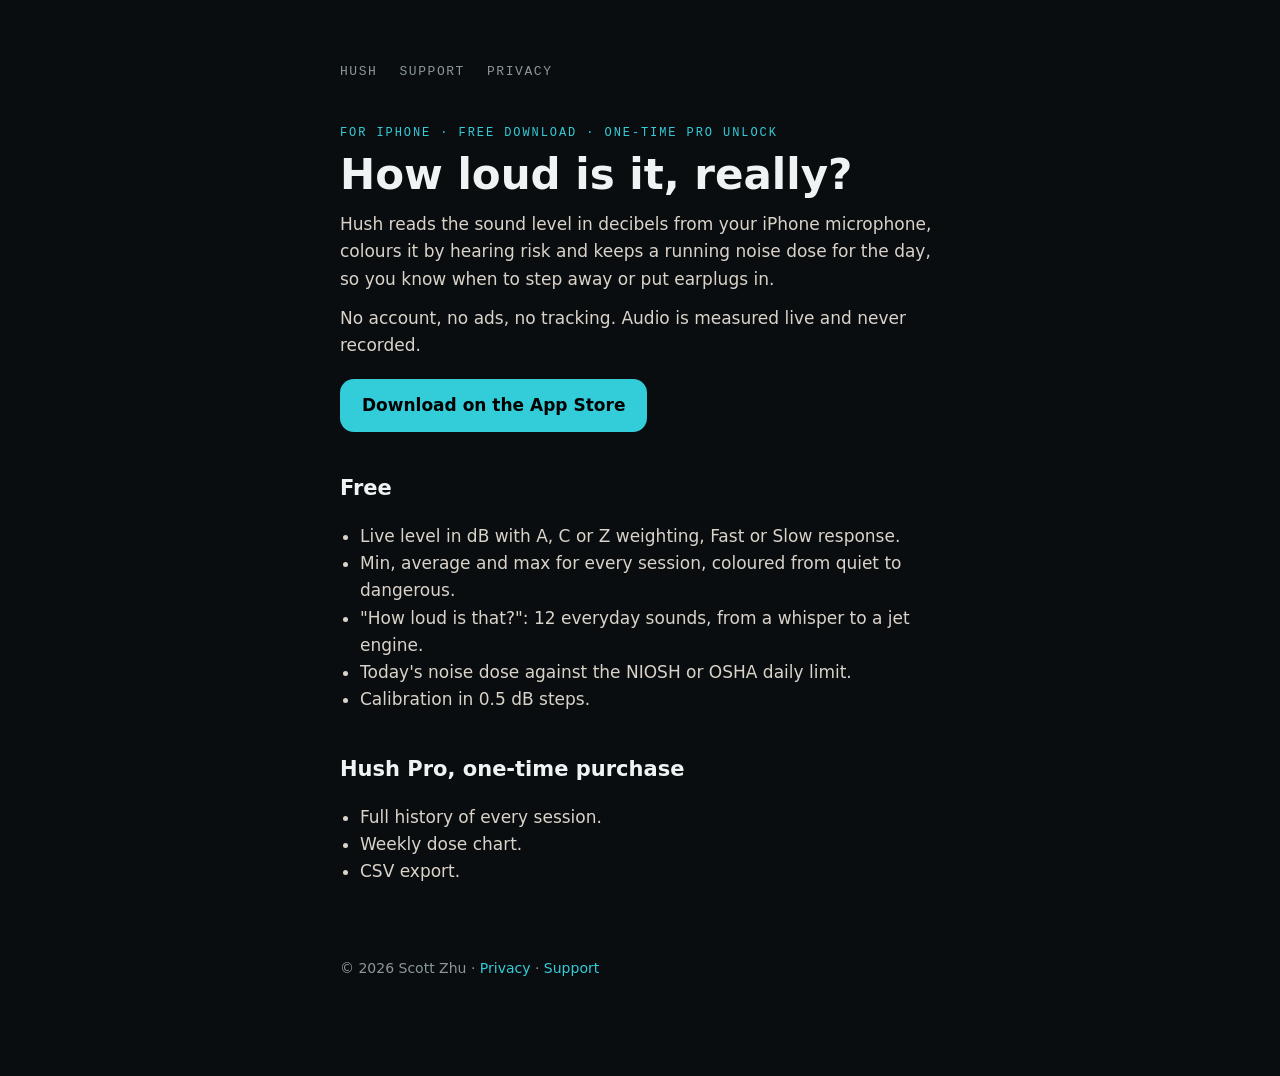
==== index.html @ ba5416d7 "Hush site: home, privacy, support Co-Authored-By: Claude Opus 5.5 <noreply@anthropic.com>" ====
<!doctype html><html lang="en"><head><meta charset="utf-8"><meta name="viewport" content="width=device-width,initial-scale=1"><title>Hush — Decibel &amp; Noise Meter</title><link rel="stylesheet" href="style.css"></head><body><main>
<nav><a href="./">Hush</a><a href="support">Support</a><a href="privacy">Privacy</a></nav>
<p class="k">For iPhone · free download · one-time Pro unlock</p>
<h1>How loud is it, really?</h1>
<p>Hush reads the sound level in decibels from your iPhone microphone, colours it by hearing risk and keeps a running noise dose for the day, so you know when to step away or put earplugs in.</p>
<p>No account, no ads, no tracking. Audio is measured live and never recorded.</p>
<p><a class="btn" id="store" href="#">Download on the App Store</a></p>
<h2>Free</h2>
<ul><li>Live level in dB with A, C or Z weighting, Fast or Slow response.</li>
<li>Min, average and max for every session, coloured from quiet to dangerous.</li>
<li>"How loud is that?": 12 everyday sounds, from a whisper to a jet engine.</li>
<li>Today's noise dose against the NIOSH or OSHA daily limit.</li>
<li>Calibration in 0.5 dB steps.</li></ul>
<h2>Hush Pro, one-time purchase</h2>
<ul><li>Full history of every session.</li>
<li>Weekly dose chart.</li>
<li>CSV export.</li></ul>
<footer>© 2026 Scott Zhu · <a href="privacy">Privacy</a> · <a href="support">Support</a></footer></main></body></html>
---- style.css ----
:root{--stage:#0a0d0f;--surface:#161b1e;--muted:#8a979b;--ink:#eef3f4;--amber:#33ccd9}
*{box-sizing:border-box}body{margin:0;background:var(--stage);color:var(--ink);font:17px/1.6 ui-rounded,-apple-system,"SF Pro Rounded",system-ui,sans-serif}
main{max-width:640px;margin:0 auto;padding:64px 20px 96px}h1{font-weight:700;font-size:42px;line-height:1.15;margin:0 0 10px}
h2{font-weight:700;font-size:21px;margin:40px 0 8px}.k{font:12px/1 ui-monospace,Menlo,monospace;letter-spacing:.16em;text-transform:uppercase;color:var(--amber)}
a{color:var(--amber);text-decoration:none}a:hover{text-decoration:underline}p{margin:12px 0;color:#d9d3ca}ul{padding-left:20px;color:#d9d3ca}
.btn{display:inline-block;background:var(--amber);color:#000;font-weight:700;padding:13px 22px;border-radius:14px;margin-top:8px}
.shot{display:block;width:100%;max-width:360px;margin:36px auto;border-radius:28px}
nav{display:flex;gap:22px;margin-bottom:48px}nav a{font:13px ui-monospace,Menlo,monospace;letter-spacing:.12em;text-transform:uppercase;color:var(--muted)}
footer{margin-top:72px;color:var(--muted);font-size:14px}
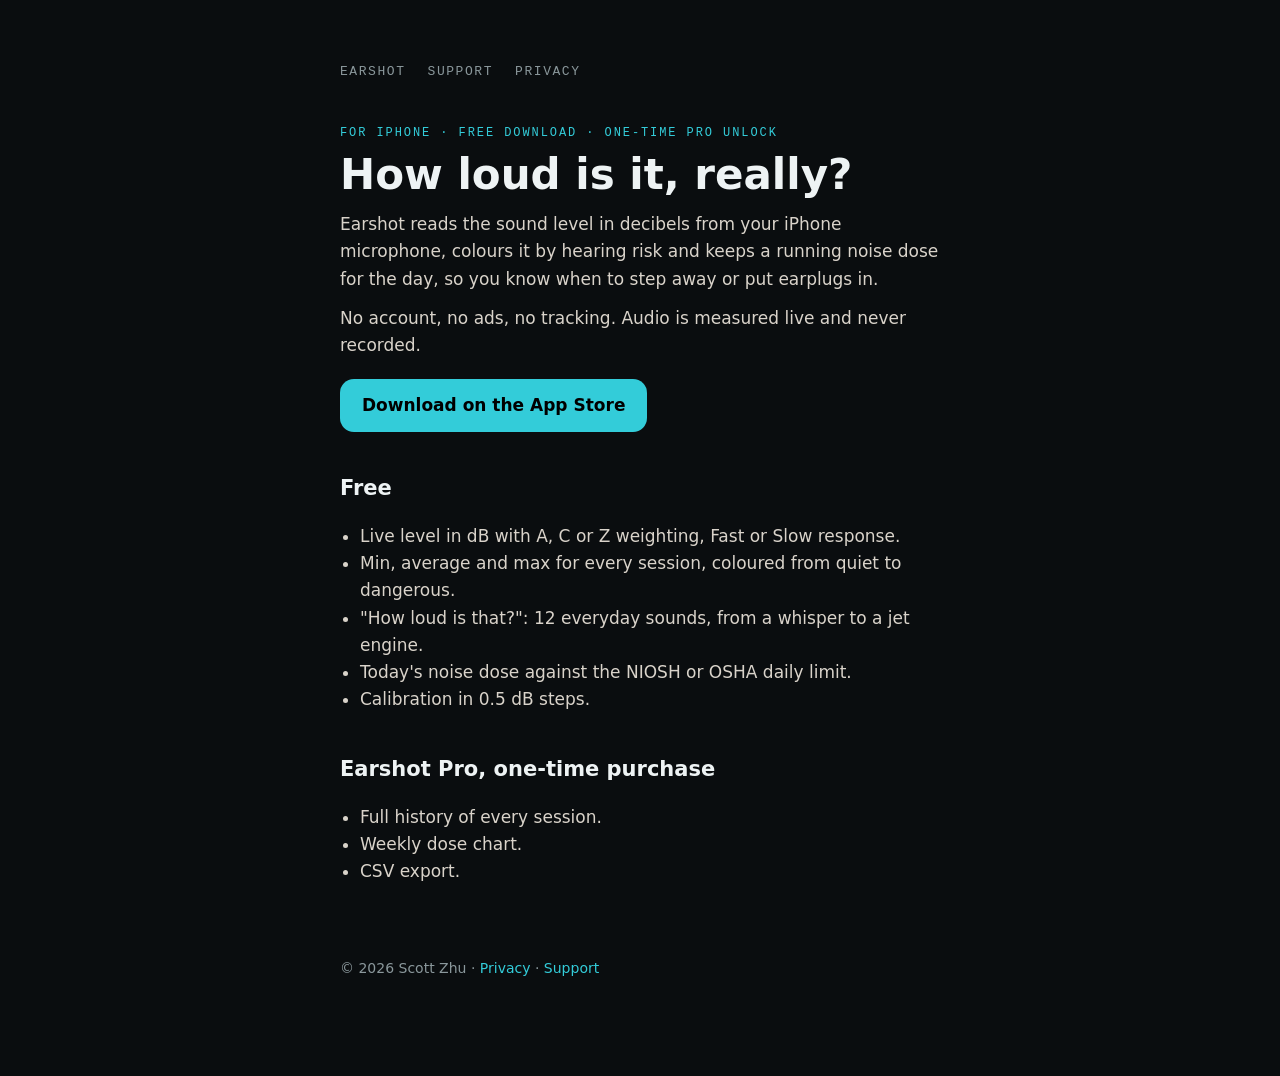
==== commit 63f5ed3b: "Rename Hush to Earshot Co-Authored-By: Claude Opus 5.5 <noreply@anthropic.com>" ====
--- a/index.html
+++ b/index.html
@@ -1,8 +1,8 @@
-<!doctype html><html lang="en"><head><meta charset="utf-8"><meta name="viewport" content="width=device-width,initial-scale=1"><title>Hush — Decibel &amp; Noise Meter</title><link rel="stylesheet" href="style.css"></head><body><main>
-<nav><a href="./">Hush</a><a href="support">Support</a><a href="privacy">Privacy</a></nav>
+<!doctype html><html lang="en"><head><meta charset="utf-8"><meta name="viewport" content="width=device-width,initial-scale=1"><title>Earshot — Decibel &amp; Noise Meter</title><link rel="stylesheet" href="style.css"></head><body><main>
+<nav><a href="./">Earshot</a><a href="support">Support</a><a href="privacy">Privacy</a></nav>
 <p class="k">For iPhone · free download · one-time Pro unlock</p>
 <h1>How loud is it, really?</h1>
-<p>Hush reads the sound level in decibels from your iPhone microphone, colours it by hearing risk and keeps a running noise dose for the day, so you know when to step away or put earplugs in.</p>
+<p>Earshot reads the sound level in decibels from your iPhone microphone, colours it by hearing risk and keeps a running noise dose for the day, so you know when to step away or put earplugs in.</p>
 <p>No account, no ads, no tracking. Audio is measured live and never recorded.</p>
 <p><a class="btn" id="store" href="#">Download on the App Store</a></p>
 <h2>Free</h2>
@@ -11,7 +11,7 @@
 <li>"How loud is that?": 12 everyday sounds, from a whisper to a jet engine.</li>
 <li>Today's noise dose against the NIOSH or OSHA daily limit.</li>
 <li>Calibration in 0.5 dB steps.</li></ul>
-<h2>Hush Pro, one-time purchase</h2>
+<h2>Earshot Pro, one-time purchase</h2>
 <ul><li>Full history of every session.</li>
 <li>Weekly dose chart.</li>
 <li>CSV export.</li></ul>
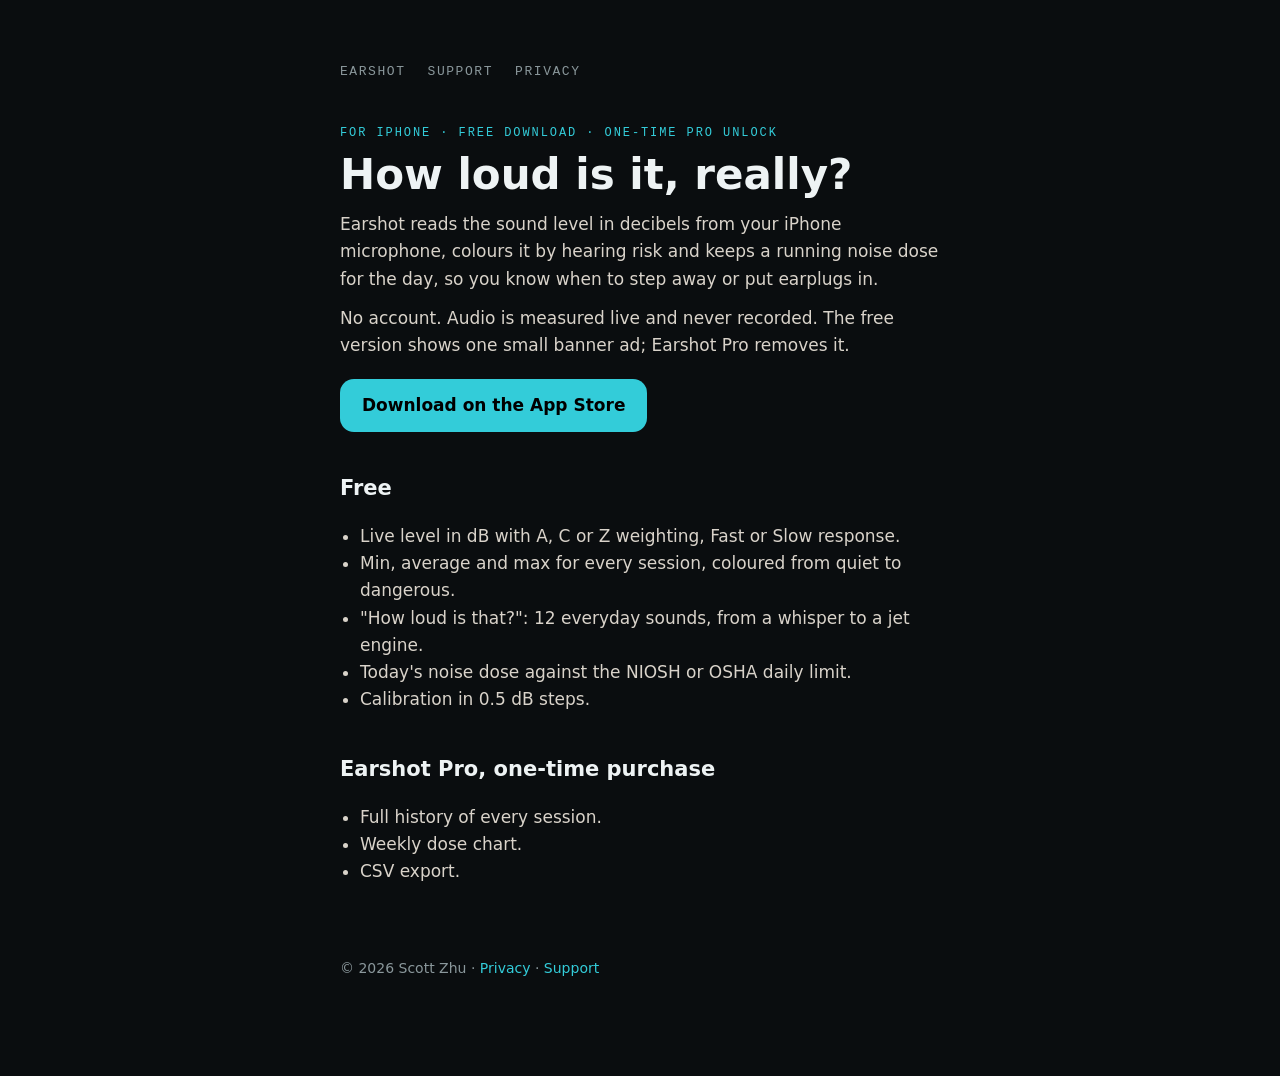
==== commit 4729fa54: "Privacy and home copy for Earshot 1.2 (AdMob banner, Firebase); merge on 1.2 release Co-Authored-By:" ====
--- a/index.html
+++ b/index.html
@@ -3,7 +3,7 @@
 <p class="k">For iPhone · free download · one-time Pro unlock</p>
 <h1>How loud is it, really?</h1>
 <p>Earshot reads the sound level in decibels from your iPhone microphone, colours it by hearing risk and keeps a running noise dose for the day, so you know when to step away or put earplugs in.</p>
-<p>No account, no ads, no tracking. Audio is measured live and never recorded.</p>
+<p>No account. Audio is measured live and never recorded. The free version shows one small banner ad; Earshot Pro removes it.</p>
 <p><a class="btn" id="store" href="#">Download on the App Store</a></p>
 <h2>Free</h2>
 <ul><li>Live level in dB with A, C or Z weighting, Fast or Slow response.</li>
